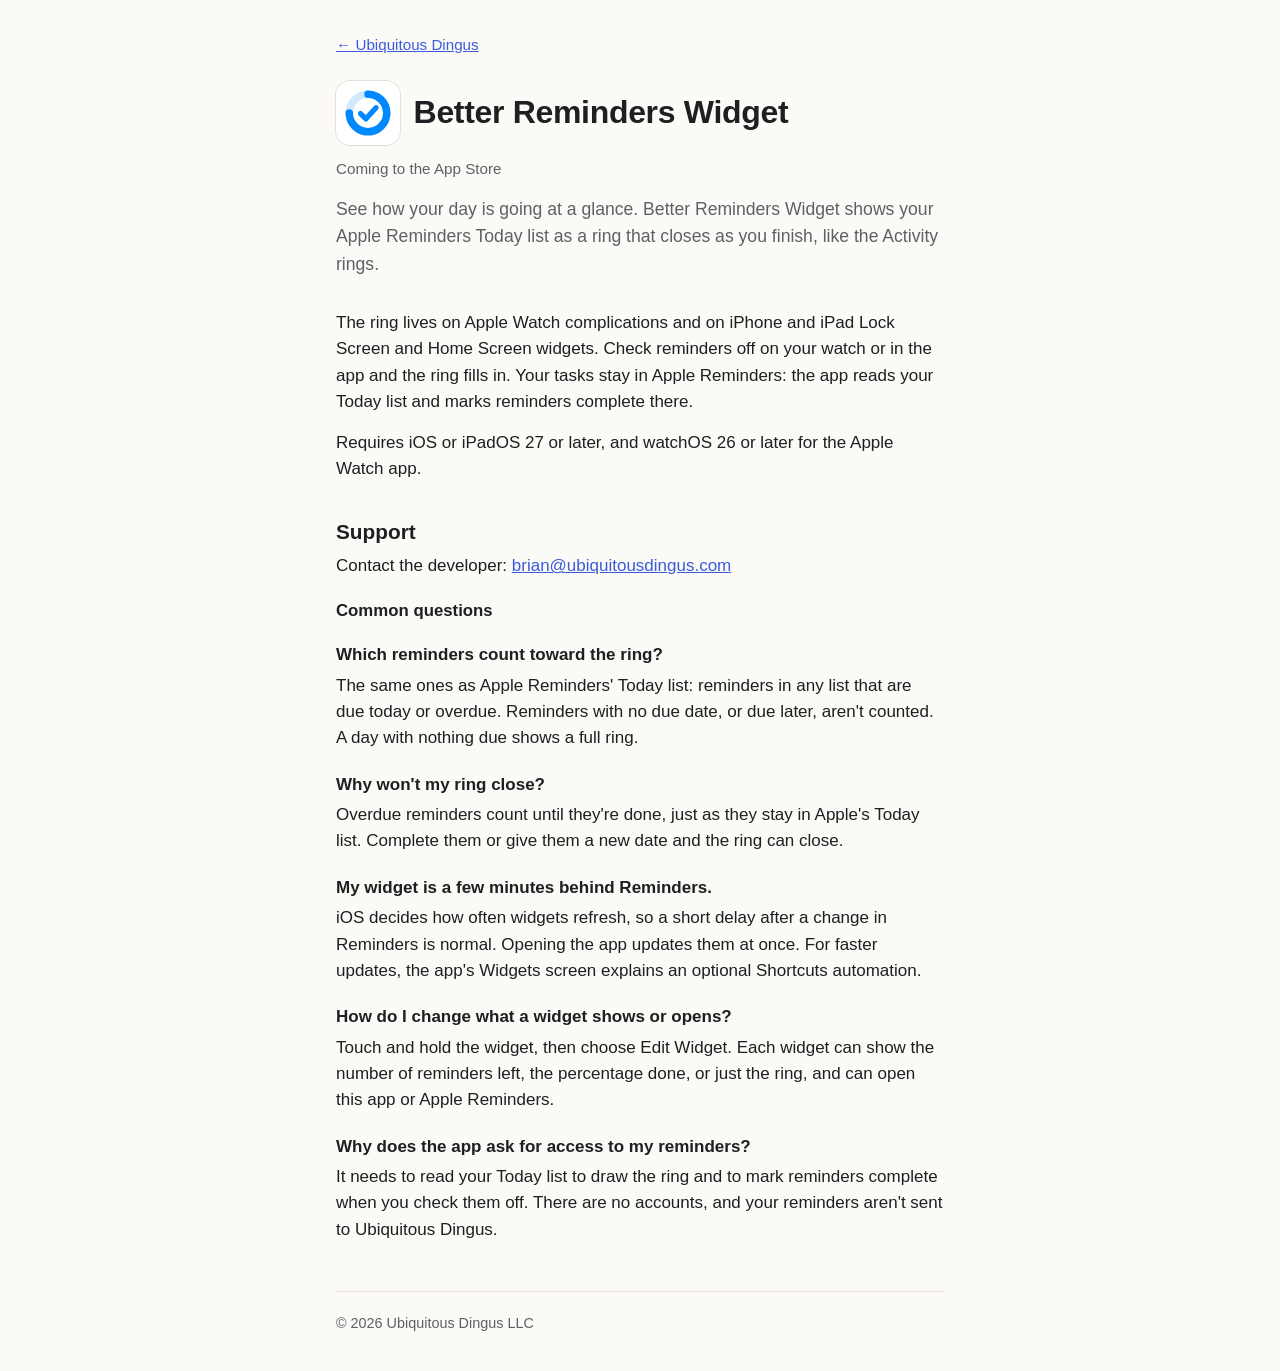
==== better-reminders-widget/index.html @ 83adea17 "Add the Ubiquitous Dingus website Home page, a page for each app with support information, a 404 pag" ====
<!doctype html>
<html lang="en">
<head>
  <meta charset="utf-8">
  <meta name="viewport" content="width=device-width, initial-scale=1, viewport-fit=cover">
  <meta name="color-scheme" content="light dark">
  <title>Better Reminders Widget · Ubiquitous Dingus LLC</title>
  <meta name="description" content="Better Reminders Widget shows your Apple Reminders Today list as a ring that closes as you finish, on Apple Watch, iPhone and iPad. Support and contact.">
  <link rel="icon" href="/favicon.svg" type="image/svg+xml">
  <link rel="stylesheet" href="/style.css">
</head>
<body>
  <header>
    <a class="back" href="/">← Ubiquitous Dingus</a>
    <div class="app-title">
      <img class="icon" src="/images/better-reminders-widget-icon.svg" alt="" width="64" height="64">
      <h1>Better Reminders Widget</h1>
    </div>
    <p class="status-plain">Coming to the App Store</p>
    <p class="lead">See how your day is going at a glance. Better Reminders Widget shows your Apple Reminders Today list as a ring that closes as you finish, like the Activity rings.</p>
  </header>

  <main>
    <p>The ring lives on Apple Watch complications and on iPhone and iPad Lock Screen and Home Screen widgets. Check reminders off on your watch or in the app and the ring fills in. Your tasks stay in Apple Reminders: the app reads your Today list and marks reminders complete there.</p>
    <p>Requires iOS or iPadOS 27 or later, and watchOS 26 or later for the Apple Watch app.</p>

    <h2 id="support">Support</h2>
    <p>Contact the developer: <a href="mailto:brian@ubiquitousdingus.com?subject=Better%20Reminders%20Widget">brian@ubiquitousdingus.com</a></p>

    <h3>Common questions</h3>
    <dl>
      <dt>Which reminders count toward the ring?</dt>
      <dd>The same ones as Apple Reminders' Today list: reminders in any list that are due today or overdue. Reminders with no due date, or due later, aren't counted. A day with nothing due shows a full ring.</dd>

      <dt>Why won't my ring close?</dt>
      <dd>Overdue reminders count until they're done, just as they stay in Apple's Today list. Complete them or give them a new date and the ring can close.</dd>

      <dt>My widget is a few minutes behind Reminders.</dt>
      <dd>iOS decides how often widgets refresh, so a short delay after a change in Reminders is normal. Opening the app updates them at once. For faster updates, the app's Widgets screen explains an optional Shortcuts automation.</dd>

      <dt>How do I change what a widget shows or opens?</dt>
      <dd>Touch and hold the widget, then choose Edit Widget. Each widget can show the number of reminders left, the percentage done, or just the ring, and can open this app or Apple Reminders.</dd>

      <dt>Why does the app ask for access to my reminders?</dt>
      <dd>It needs to read your Today list to draw the ring and to mark reminders complete when you check them off. There are no accounts, and your reminders aren't sent to Ubiquitous Dingus.</dd>
    </dl>
  </main>

  <footer>
    <p>© 2026 Ubiquitous Dingus LLC</p>
  </footer>
</body>
</html>
---- style.css ----
:root {
  color-scheme: light dark;
  --bg: #fbfaf7;
  --surface: #ffffff;
  --text: #1d1f21;
  --muted: #5d6166;
  --line: #e3e0d8;
  --accent: #3b5bdb;
}

@media (prefers-color-scheme: dark) {
  :root {
    --bg: #141518;
    --surface: #1c1e22;
    --text: #ececec;
    --muted: #a4a9ae;
    --line: #2e3136;
    --accent: #91a7ff;
  }
}

* { box-sizing: border-box; }

html { background: var(--bg); }

body {
  margin: 0 auto;
  max-width: 40rem;
  padding: max(2rem, env(safe-area-inset-top)) max(1rem, env(safe-area-inset-right)) 2rem max(1rem, env(safe-area-inset-left));
  background: var(--bg);
  color: var(--text);
  font: 17px/1.55 -apple-system, BlinkMacSystemFont, "Helvetica Neue", Arial, sans-serif;
  -webkit-text-size-adjust: 100%;
}

a { color: var(--accent); }
a:focus-visible { outline: 2px solid var(--accent); outline-offset: 2px; border-radius: 4px; }

header { margin-bottom: 2rem; }

.back { display: inline-block; margin-bottom: 1.5rem; font-size: 0.95rem; }

h1 { margin: 0 0 0.5rem; font-size: 2rem; line-height: 1.2; letter-spacing: -0.01em; }
h2 { margin: 2.25rem 0 0.5rem; font-size: 1.3rem; line-height: 1.3; }
h3 { margin: 1.25rem 0 0.25rem; font-size: 1.05rem; line-height: 1.35; }

p { margin: 0 0 0.9rem; }
.lead { font-size: 1.1rem; color: var(--muted); }

.app-title { display: flex; align-items: center; gap: 0.85rem; }
.app-title h1 { margin: 0; }

/* App icons: the iOS rounded-square shape, with a hairline so the white BRW icon has an edge. */
.icon {
  flex: none;
  display: block;
  width: 56px;
  height: 56px;
  border-radius: 22.5%;
  box-shadow: 0 0 0 1px var(--line);
}
.app-title .icon { width: 64px; height: 64px; }
picture { flex: none; }

.status-plain { margin: 0.75rem 0 1rem; color: var(--muted); font-size: 0.95rem; }

.cards { list-style: none; margin: 0; padding: 0; display: grid; gap: 1rem; }

.card {
  position: relative;
  display: flex;
  gap: 1rem;
  align-items: flex-start;
  padding: 1.1rem;
  background: var(--surface);
  border: 1px solid var(--line);
  border-radius: 16px;
}
.card h3 { margin: 0 0 0.25rem; }
.card h3 a { text-decoration: none; }
.card h3 a::after { content: ""; position: absolute; inset: 0; border-radius: 16px; }
.card h3 a:hover { text-decoration: underline; }
.card p { margin: 0; color: var(--muted); }

dl { margin: 0; }
dt { margin-top: 1.25rem; font-weight: 600; }
dd { margin: 0.25rem 0 0; }

footer {
  margin-top: 3rem;
  padding-top: 1.25rem;
  border-top: 1px solid var(--line);
  color: var(--muted);
  font-size: 0.9rem;
}
footer p { margin: 0 0 0.3rem; }
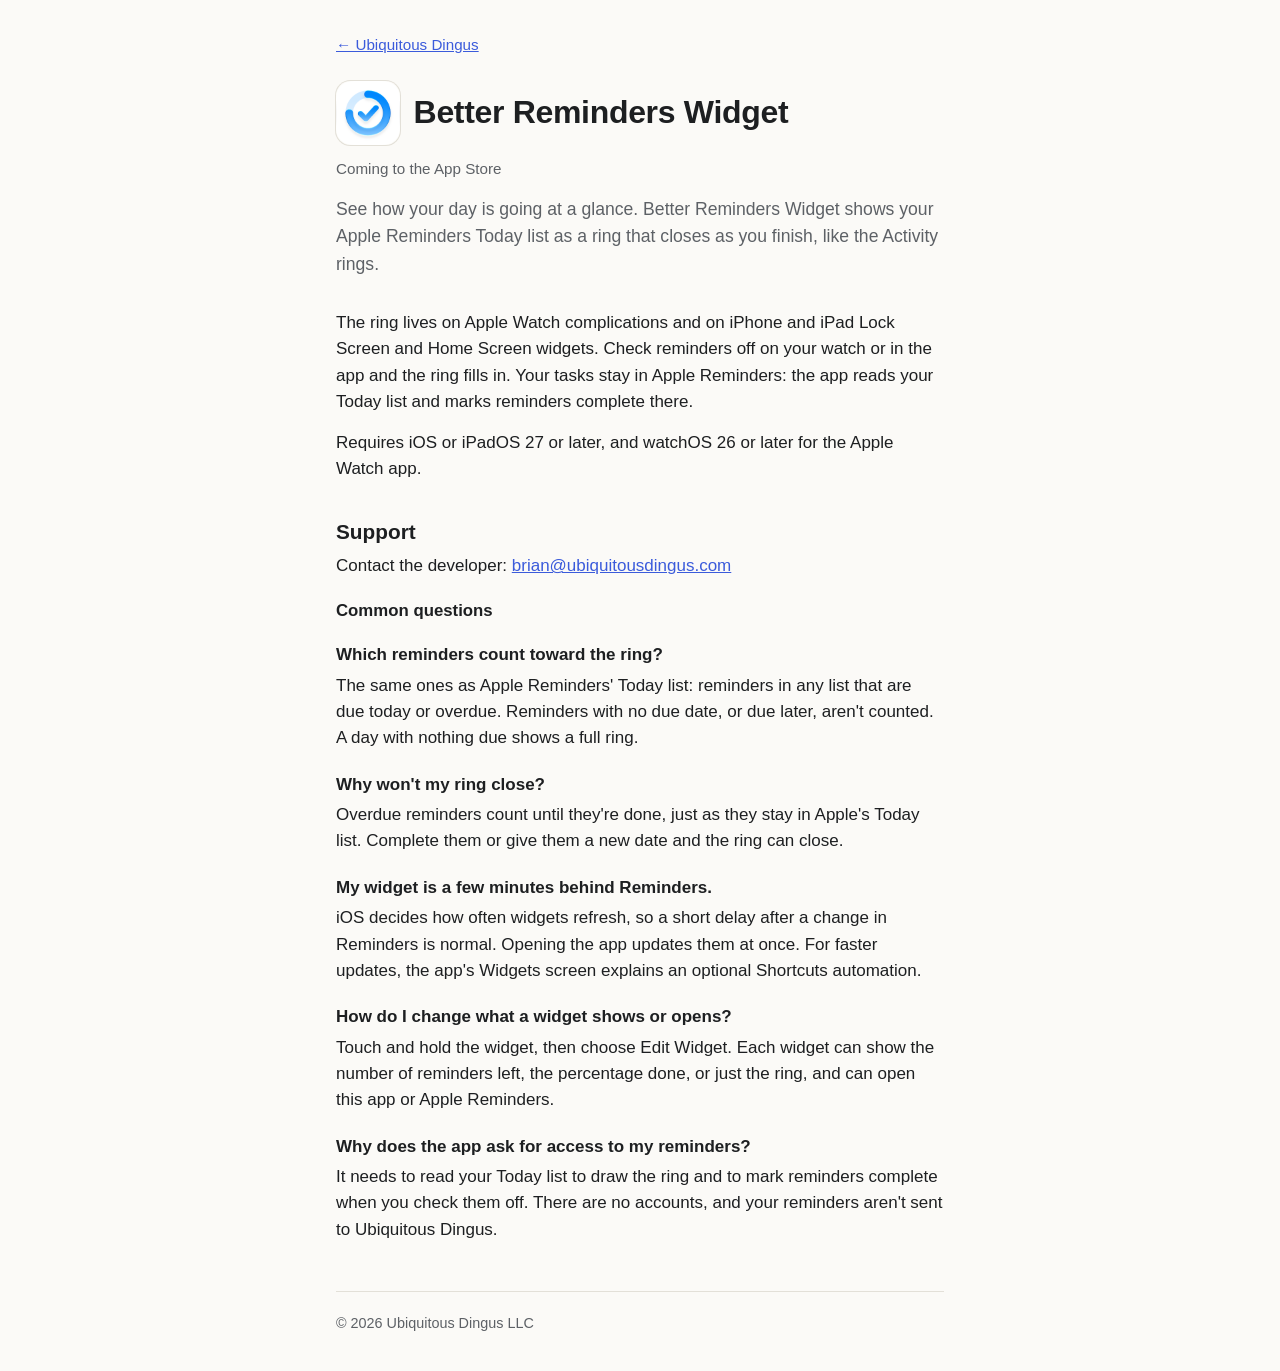
==== commit 67d2ed8d: "Use Icon Composer renders for the BRW icon, with a dark version Co-Authored-By: Claude Opus 5.5 <nor" ====
--- a/better-reminders-widget/index.html
+++ b/better-reminders-widget/index.html
@@ -13,7 +13,10 @@
   <header>
     <a class="back" href="/">← Ubiquitous Dingus</a>
     <div class="app-title">
-      <img class="icon" src="/images/better-reminders-widget-icon.svg" alt="" width="64" height="64">
+      <picture>
+        <source srcset="/images/better-reminders-widget-icon-dark.png" media="(prefers-color-scheme: dark)">
+        <img class="icon" src="/images/better-reminders-widget-icon.png" alt="" width="64" height="64">
+      </picture>
       <h1>Better Reminders Widget</h1>
     </div>
     <p class="status-plain">Coming to the App Store</p>
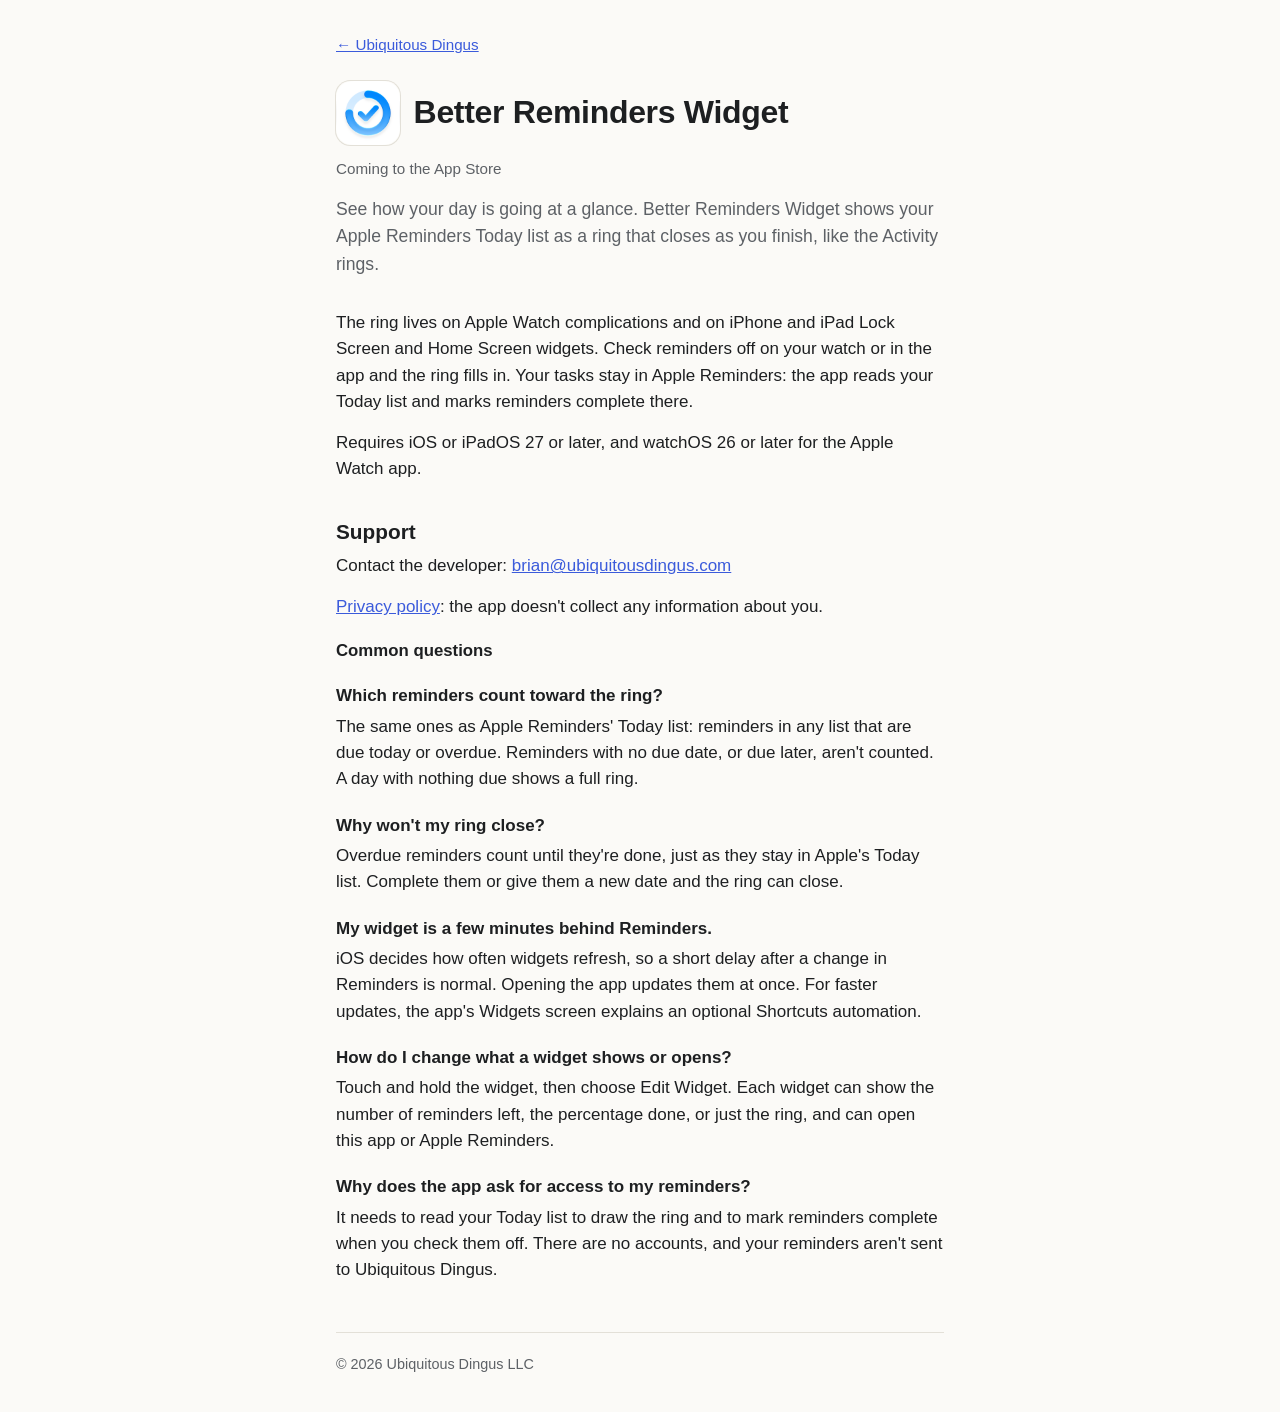
==== commit c88aff91: "Add privacy policies for Better Reminders Widget and Spiritbase Each app gets a privacy page at /<ap" ====
--- a/better-reminders-widget/index.html
+++ b/better-reminders-widget/index.html
@@ -29,6 +29,7 @@
 
     <h2 id="support">Support</h2>
     <p>Contact the developer: <a href="mailto:brian@ubiquitousdingus.com?subject=Better%20Reminders%20Widget">brian@ubiquitousdingus.com</a></p>
+    <p><a href="/better-reminders-widget/privacy/">Privacy policy</a>: the app doesn't collect any information about you.</p>
 
     <h3>Common questions</h3>
     <dl>
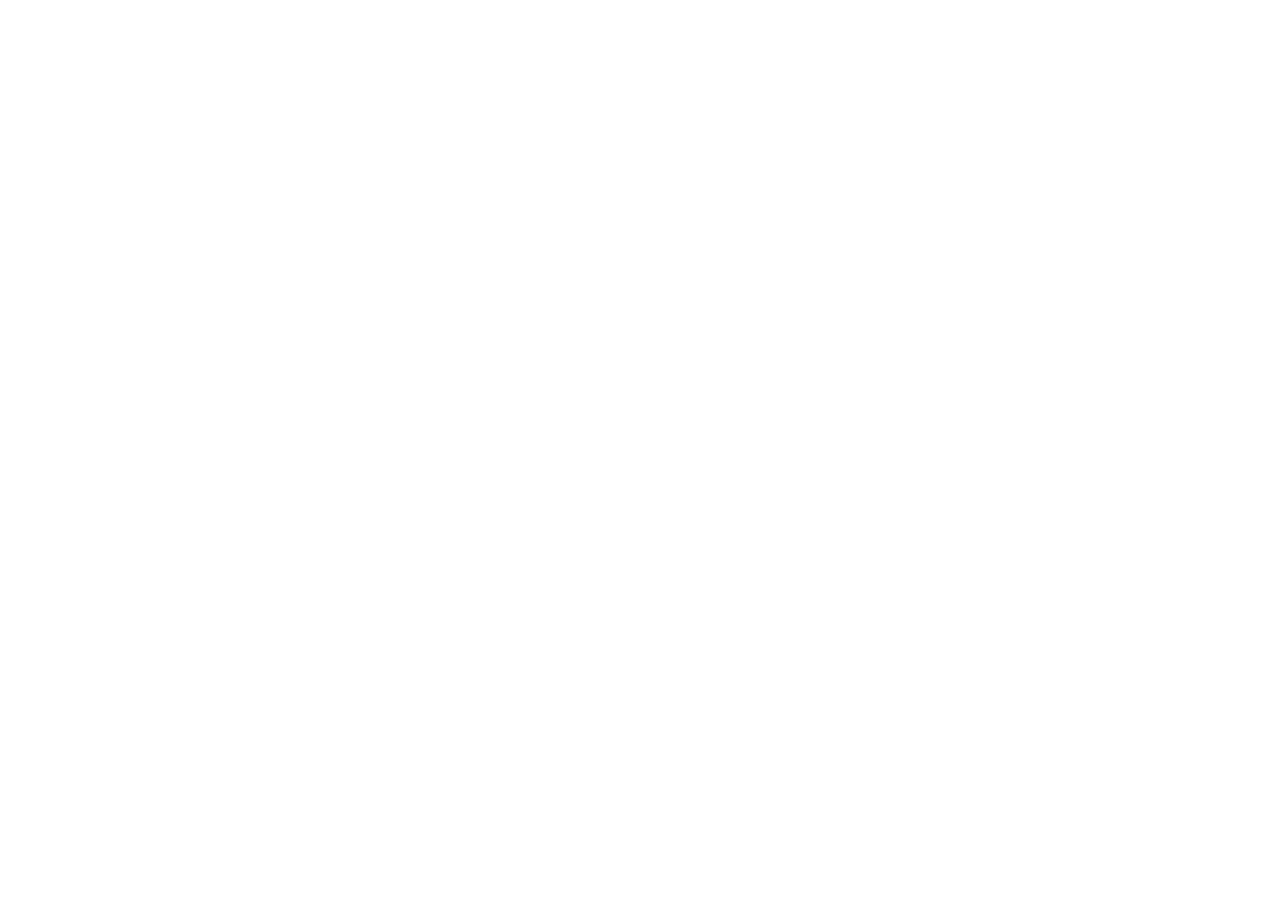
==== commit 6a19b43a: "Send Better Reminders Widget's pages to betterreminderswidget.com The home page card links to the ap" ====
--- a/better-reminders-widget/index.html
+++ b/better-reminders-widget/index.html
@@ -2,56 +2,14 @@
 <html lang="en">
 <head>
   <meta charset="utf-8">
-  <meta name="viewport" content="width=device-width, initial-scale=1, viewport-fit=cover">
+  <meta name="viewport" content="width=device-width, initial-scale=1">
   <meta name="color-scheme" content="light dark">
   <title>Better Reminders Widget · Ubiquitous Dingus LLC</title>
-  <meta name="description" content="Better Reminders Widget shows your Apple Reminders Today list as a ring that closes as you finish, on Apple Watch, iPhone and iPad. Support and contact.">
-  <link rel="icon" href="/favicon.svg" type="image/svg+xml">
-  <link rel="stylesheet" href="/style.css">
+  <meta http-equiv="refresh" content="0; url=https://betterreminderswidget.com/">
+  <link rel="canonical" href="https://betterreminderswidget.com/">
+  <meta name="robots" content="noindex">
 </head>
 <body>
-  <header>
-    <a class="back" href="/">← Ubiquitous Dingus</a>
-    <div class="app-title">
-      <picture>
-        <source srcset="/images/better-reminders-widget-icon-dark.png" media="(prefers-color-scheme: dark)">
-        <img class="icon" src="/images/better-reminders-widget-icon.png" alt="" width="64" height="64">
-      </picture>
-      <h1>Better Reminders Widget</h1>
-    </div>
-    <p class="status-plain">Coming to the App Store</p>
-    <p class="lead">See how your day is going at a glance. Better Reminders Widget shows your Apple Reminders Today list as a ring that closes as you finish, like the Activity rings.</p>
-  </header>
-
-  <main>
-    <p>The ring lives on Apple Watch complications and on iPhone and iPad Lock Screen and Home Screen widgets. Check reminders off on your watch or in the app and the ring fills in. Your tasks stay in Apple Reminders: the app reads your Today list and marks reminders complete there.</p>
-    <p>Requires iOS or iPadOS 27 or later, and watchOS 26 or later for the Apple Watch app.</p>
-
-    <h2 id="support">Support</h2>
-    <p>Contact the developer: <a href="mailto:brian@ubiquitousdingus.com?subject=Better%20Reminders%20Widget">brian@ubiquitousdingus.com</a></p>
-    <p><a href="/better-reminders-widget/privacy/">Privacy policy</a>: the app doesn't collect any information about you.</p>
-
-    <h3>Common questions</h3>
-    <dl>
-      <dt>Which reminders count toward the ring?</dt>
-      <dd>The same ones as Apple Reminders' Today list: reminders in any list that are due today or overdue. Reminders with no due date, or due later, aren't counted. A day with nothing due shows a full ring.</dd>
-
-      <dt>Why won't my ring close?</dt>
-      <dd>Overdue reminders count until they're done, just as they stay in Apple's Today list. Complete them or give them a new date and the ring can close.</dd>
-
-      <dt>My widget is a few minutes behind Reminders.</dt>
-      <dd>iOS decides how often widgets refresh, so a short delay after a change in Reminders is normal. Opening the app updates them at once. For faster updates, the app's Widgets screen explains an optional Shortcuts automation.</dd>
-
-      <dt>How do I change what a widget shows or opens?</dt>
-      <dd>Touch and hold the widget, then choose Edit Widget. Each widget can show the number of reminders left, the percentage done, or just the ring, and can open this app or Apple Reminders.</dd>
-
-      <dt>Why does the app ask for access to my reminders?</dt>
-      <dd>It needs to read your Today list to draw the ring and to mark reminders complete when you check them off. There are no accounts, and your reminders aren't sent to Ubiquitous Dingus.</dd>
-    </dl>
-  </main>
-
-  <footer>
-    <p>© 2026 Ubiquitous Dingus LLC</p>
-  </footer>
+  <p>Better Reminders Widget is now at <a href="https://betterreminderswidget.com/">betterreminderswidget.com</a>.</p>
 </body>
 </html>
